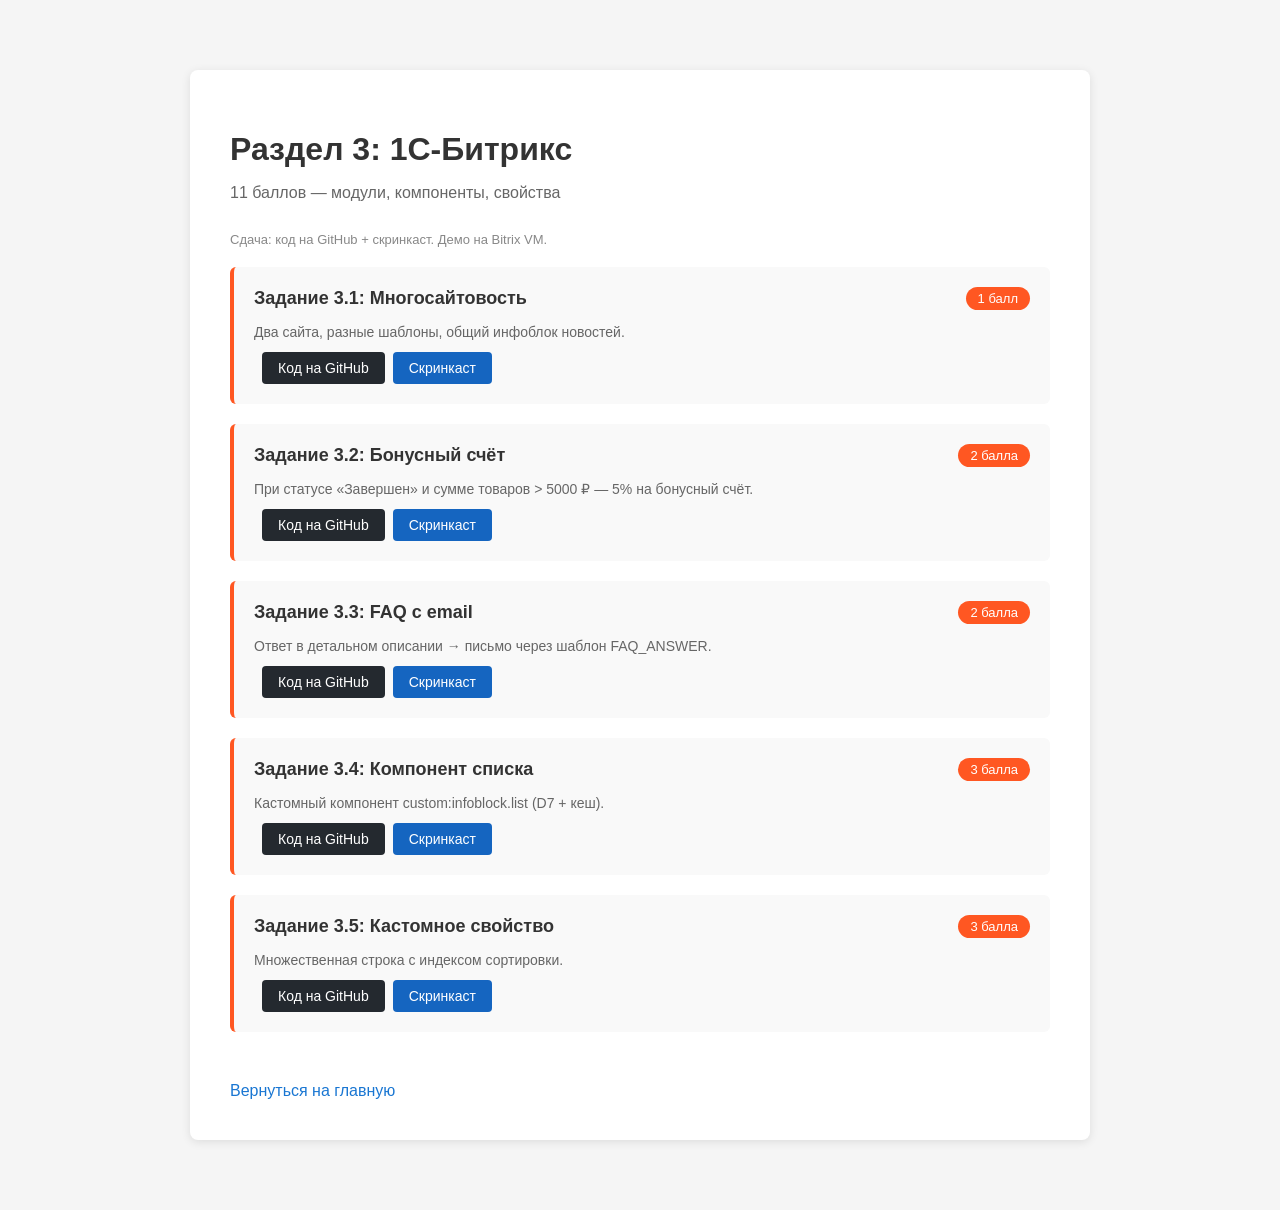
==== 03-bitrix/index.html @ ed0aad31 "init" ====
<!DOCTYPE html>
<html lang="ru">
<head>
    <meta charset="UTF-8">
    <meta name="viewport" content="width=device-width, initial-scale=1.0">
    <title>Битрикс Задания</title>
    <link rel="stylesheet" href="../assets/task-links.css">
    <style>
        body { font-family: Arial, sans-serif; max-width: 900px; margin: 50px auto; padding: 20px; background: #f5f5f5; }
        .container { background: white; padding: 40px; border-radius: 8px; box-shadow: 0 2px 10px rgba(0,0,0,0.1); }
        h1 { color: #333; margin-bottom: 10px; }
        .subtitle { color: #666; margin-bottom: 30px; }
        .task-list { list-style: none; padding: 0; }
        .task-item { margin-bottom: 20px; padding: 20px; background: #f9f9f9; border-radius: 6px; border-left: 4px solid #FF5722; }
        .task-header { display: flex; justify-content: space-between; align-items: center; margin-bottom: 10px; }
        .task-title { font-size: 18px; font-weight: bold; color: #333; }
        .task-points { background: #FF5722; color: white; padding: 4px 12px; border-radius: 12px; font-size: 13px; }
        .task-desc { color: #666; margin-bottom: 12px; font-size: 14px; }
        .task-link { display: inline-block; padding: 8px 16px; background: #FF5722; color: white; text-decoration: none; border-radius: 4px; font-size: 14px; }
        .home-link { display: inline-block; margin-top: 30px; color: #1976d2; text-decoration: none; }
        .note { font-size: 13px; color: #888; margin-bottom: 20px; }
    </style>
</head>
<body>
    <div class="container">
        <h1>Раздел 3: 1С-Битрикс</h1>
        <p class="subtitle">11 баллов — модули, компоненты, свойства</p>
        <p class="note">Сдача: код на GitHub + скринкаст. Демо на Bitrix VM.</p>
        <ul class="task-list">
            <li class="task-item">
                <div class="task-header">
                    <span class="task-title">Задание 3.1: Многосайтовость</span>
                    <span class="task-points">1 балл</span>
                </div>
                <p class="task-desc">Два сайта, разные шаблоны, общий инфоблок новостей.</p>
                <span data-task="3.1" data-code data-video></span>
            </li>
            <li class="task-item">
                <div class="task-header">
                    <span class="task-title">Задание 3.2: Бонусный счёт</span>
                    <span class="task-points">2 балла</span>
                </div>
                <p class="task-desc">При статусе «Завершен» и сумме товаров &gt; 5000 ₽ — 5% на бонусный счёт.</p>
                <span data-task="3.2" data-code data-video></span>
            </li>
            <li class="task-item">
                <div class="task-header">
                    <span class="task-title">Задание 3.3: FAQ с email</span>
                    <span class="task-points">2 балла</span>
                </div>
                <p class="task-desc">Ответ в детальном описании → письмо через шаблон FAQ_ANSWER.</p>
                <span data-task="3.3" data-code data-video></span>
            </li>
            <li class="task-item">
                <div class="task-header">
                    <span class="task-title">Задание 3.4: Компонент списка</span>
                    <span class="task-points">3 балла</span>
                </div>
                <p class="task-desc">Кастомный компонент custom:infoblock.list (D7 + кеш).</p>
                <span data-task="3.4" data-code data-video></span>
            </li>
            <li class="task-item">
                <div class="task-header">
                    <span class="task-title">Задание 3.5: Кастомное свойство</span>
                    <span class="task-points">3 балла</span>
                </div>
                <p class="task-desc">Множественная строка с индексом сортировки.</p>
                <span data-task="3.5" data-code data-video></span>
            </li>
        </ul>
        <a href="/index.html" class="home-link">Вернуться на главную</a>
    </div>
    <script src="../assets/links.js"></script>
</body>
</html>
---- assets/task-links.css ----
.task-actions {
  display: inline-flex;
  flex-wrap: wrap;
  gap: 8px;
  margin-left: 8px;
  vertical-align: middle;
}
.task-link-code {
  background: #24292f !important;
}
.task-link-code:hover {
  background: #000 !important;
}
.task-link-video {
  background: #1565c0 !important;
}
.task-link-video:hover {
  background: #0d47a1 !important;
}
.task-item .task-link + .task-actions {
  margin-left: 8px;
}
.task-item > .task-actions:first-of-type {
  margin-left: 0;
}
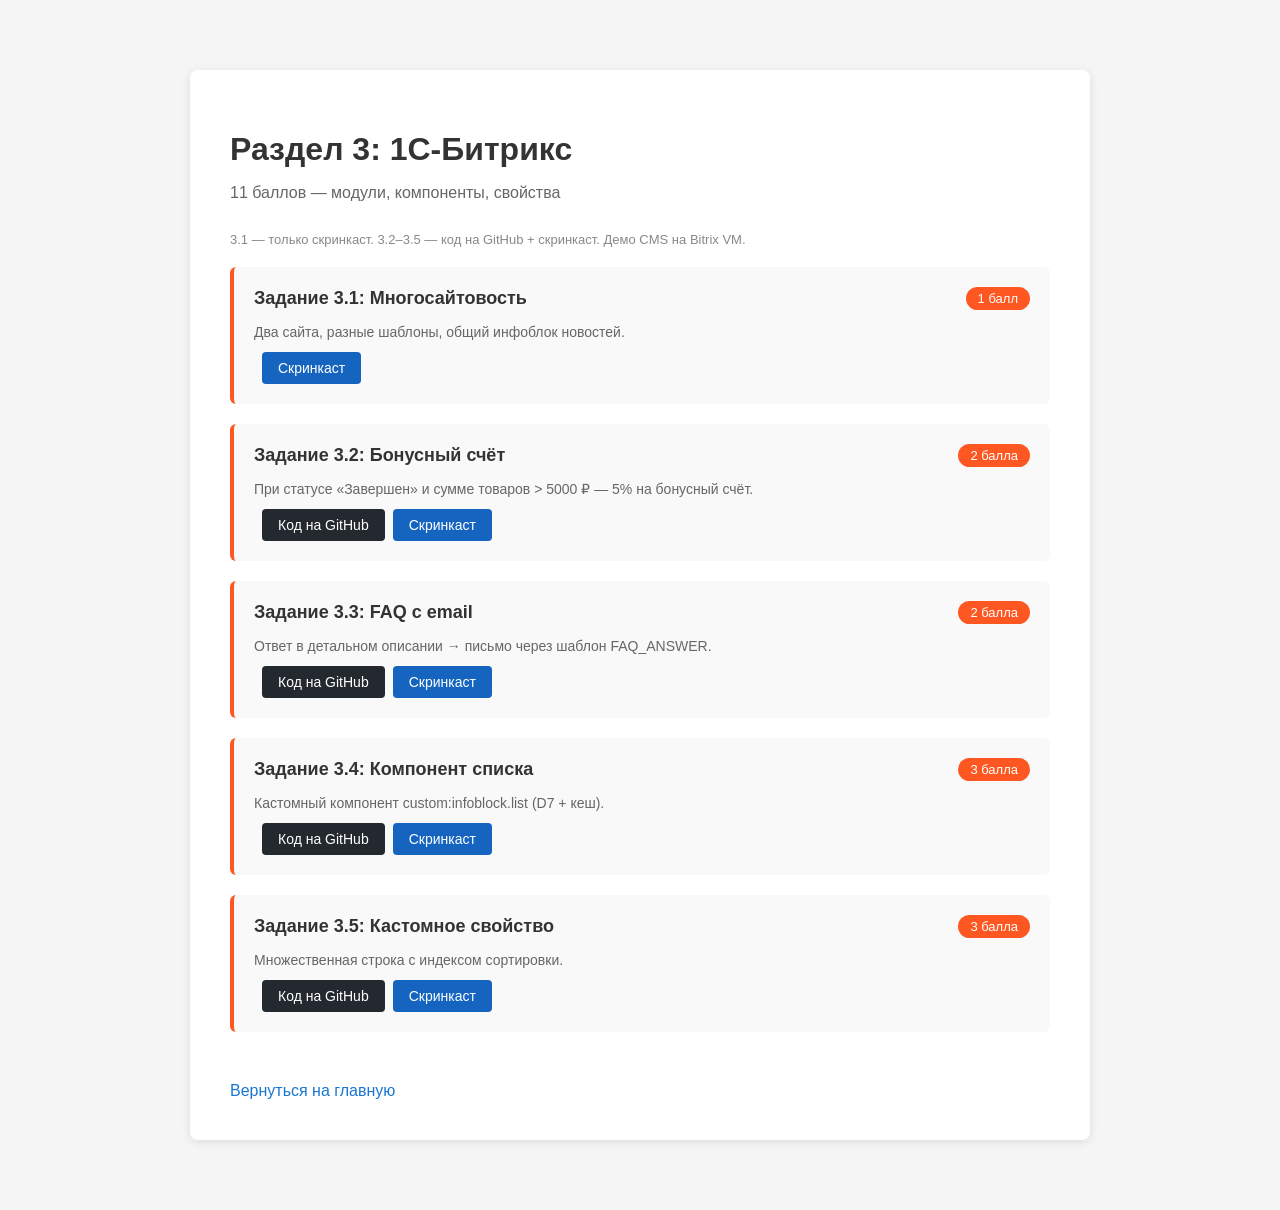
==== commit 33773d51: "hot fixes" ====
--- a/03-bitrix/index.html
+++ b/03-bitrix/index.html
@@ -25,7 +25,7 @@
     <div class="container">
         <h1>Раздел 3: 1С-Битрикс</h1>
         <p class="subtitle">11 баллов — модули, компоненты, свойства</p>
-        <p class="note">Сдача: код на GitHub + скринкаст. Демо на Bitrix VM.</p>
+        <p class="note">3.1 — только скринкаст. 3.2–3.5 — код на GitHub + скринкаст. Демо CMS на Bitrix VM.</p>
         <ul class="task-list">
             <li class="task-item">
                 <div class="task-header">
@@ -33,7 +33,7 @@
                     <span class="task-points">1 балл</span>
                 </div>
                 <p class="task-desc">Два сайта, разные шаблоны, общий инфоблок новостей.</p>
-                <span data-task="3.1" data-code data-video></span>
+                <span data-task="3.1" data-video></span>
             </li>
             <li class="task-item">
                 <div class="task-header">
@@ -68,7 +68,7 @@
                 <span data-task="3.5" data-code data-video></span>
             </li>
         </ul>
-        <a href="/index.html" class="home-link">Вернуться на главную</a>
+        <a href="../index.html" class="home-link">Вернуться на главную</a>
     </div>
     <script src="../assets/links.js"></script>
 </body>
